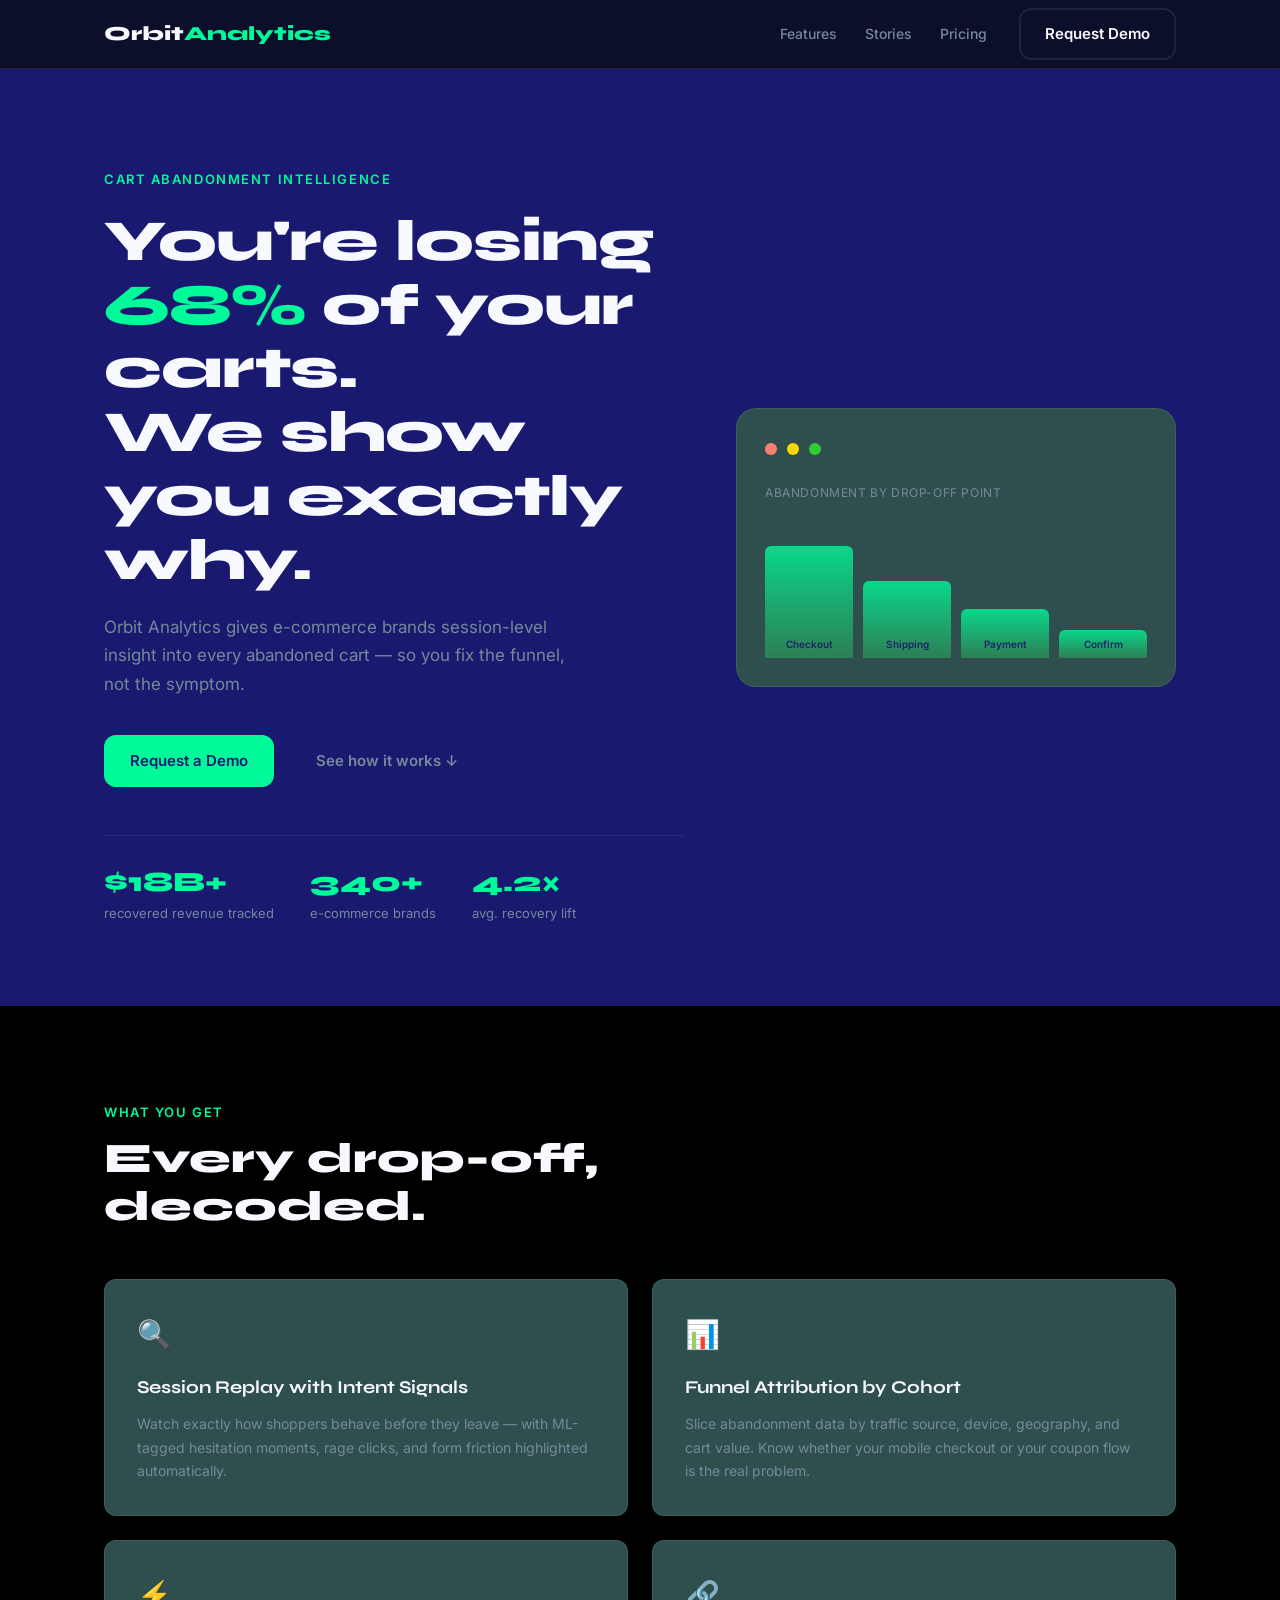
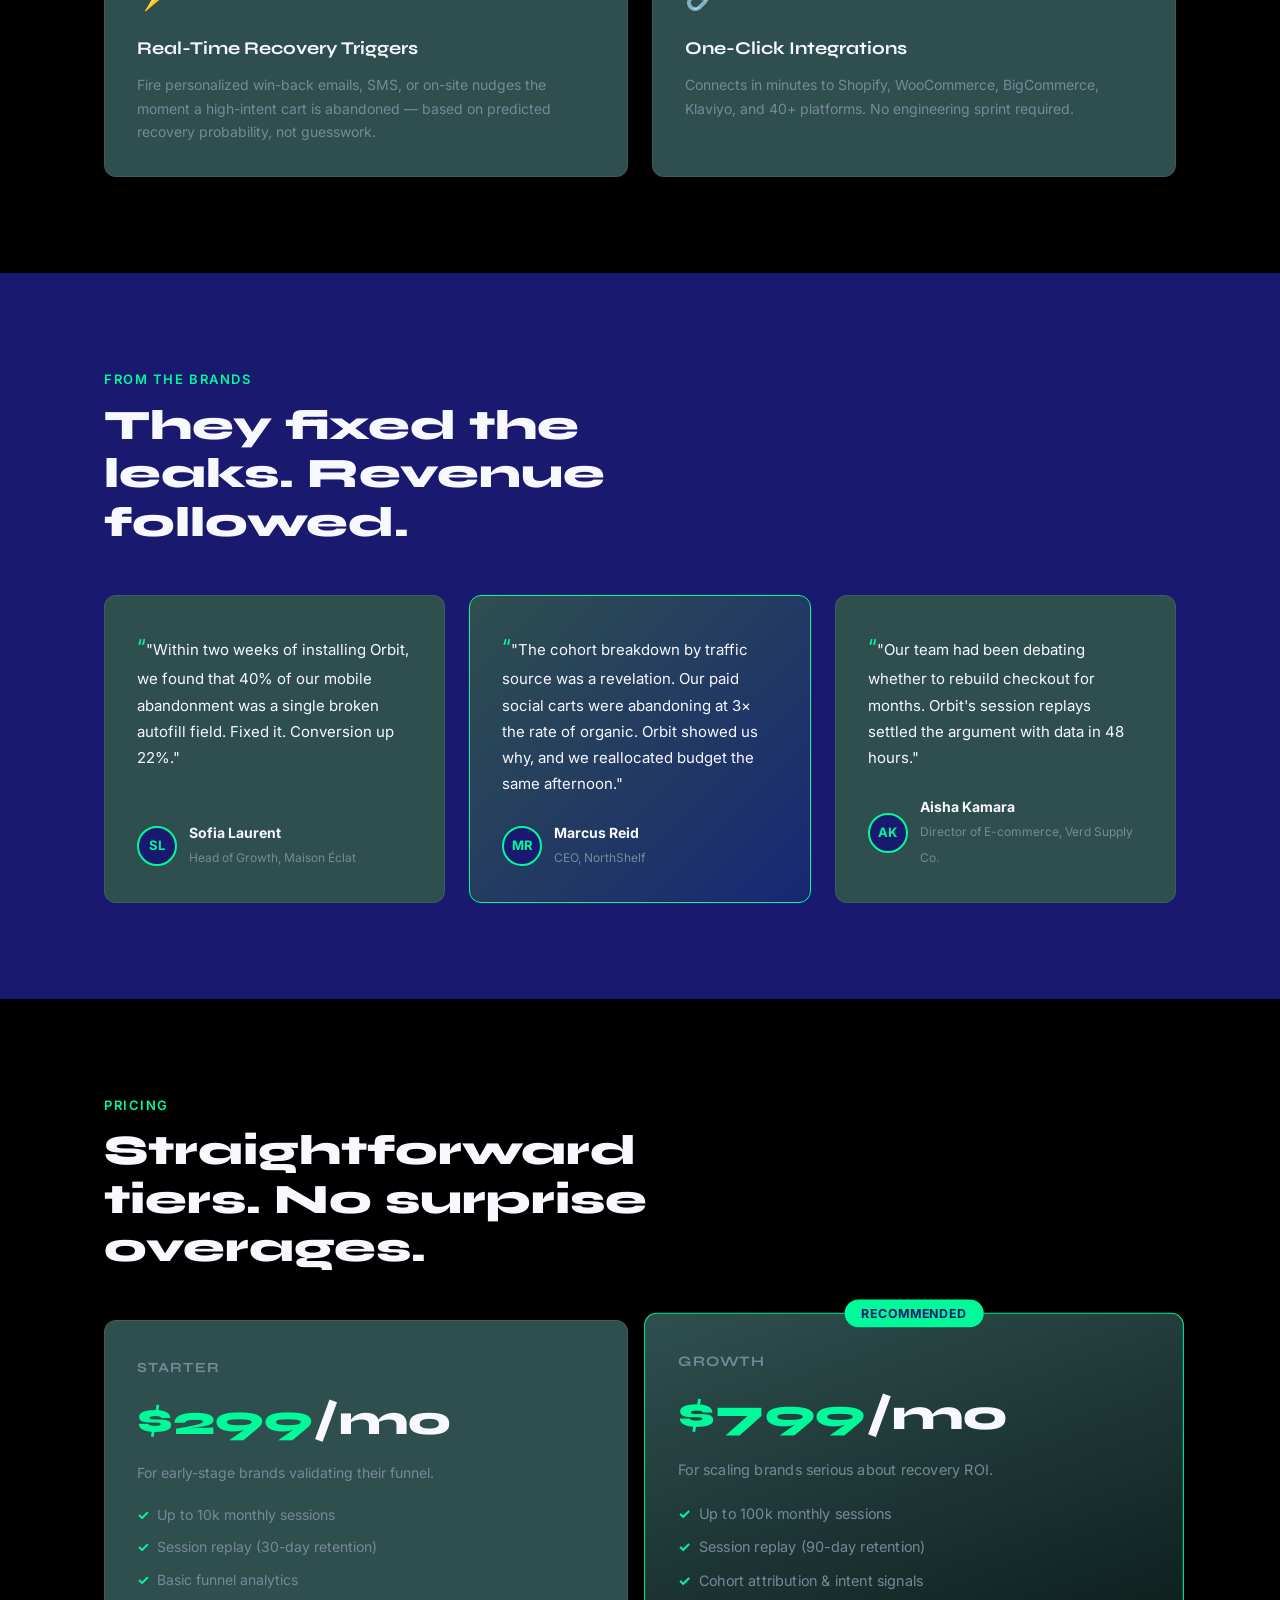
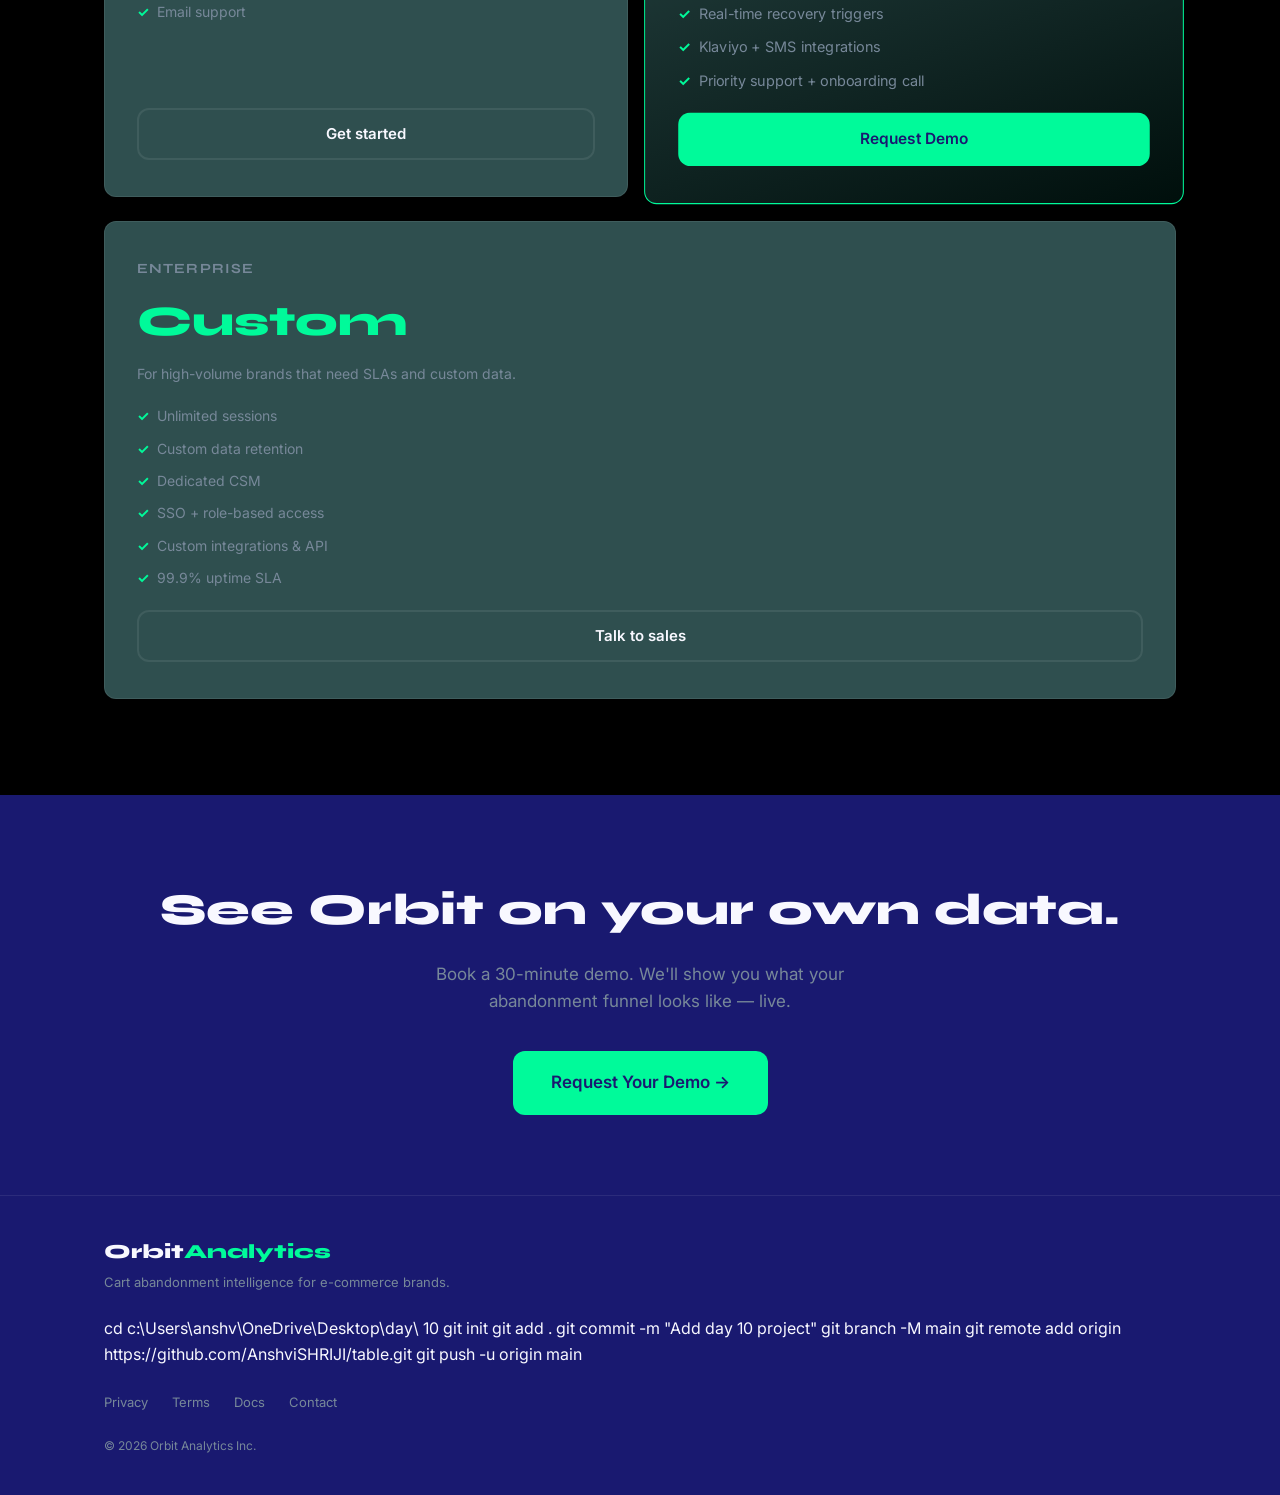
==== index.html @ 45466e35 "Add day 10 files" ====
<!DOCTYPE html>
<html lang="en">
<head>
  <meta charset="UTF-8" />
  <meta name="viewport" content="width=device-width, initial-scale=1.0" />
  <title>Orbit Analytics — Stop Cart Abandonment Before It Costs You</title>
  <link rel="stylesheet" href="styles.css" />
  <link href="https://fonts.googleapis.com/css2?family=Inter:wght@400;500;600&family=Syne:wght@700;800&display=swap" rel="stylesheet" />
</head>
<body>

  <!-- STICKY NAV -->
  <header class="nav">
    <div class="nav__inner">
      <a href="#" class="nav__logo">Orbit<span>Analytics</span></a>
      <nav class="nav__links">
        <a href="#features">Features</a>
        <a href="#testimonials">Stories</a>
        <a href="#pricing">Pricing</a>
      </nav>
      <a href="#demo" class="btn btn--outline">Request Demo</a>
    </div>
  </header>

  <!-- HERO -->
  <section class="hero">
    <div class="hero__inner">
      <p class="hero__eyebrow">Cart abandonment intelligence</p>
      <h1 class="hero__headline">You're losing <em>68%</em> of your carts.<br>We show you exactly why.</h1>
      <p class="hero__sub">Orbit Analytics gives e-commerce brands session-level insight into every abandoned cart — so you fix the funnel, not the symptom.</p>
      <div class="hero__cta">
        <a href="#demo" class="btn btn--primary">Request a Demo</a>
        <a href="#features" class="btn btn--ghost">See how it works ↓</a>
      </div>
      <div class="hero__stat-row">
        <div class="hero__stat"><span>$18B+</span><small>recovered revenue tracked</small></div>
        <div class="hero__stat"><span>340+</span><small>e-commerce brands</small></div>
        <div class="hero__stat"><span>4.2×</span><small>avg. recovery lift</small></div>
      </div>
    </div>
    <div class="hero__visual" aria-hidden="true">
      <div class="dashboard-mock">
        <div class="mock__bar mock__bar--red"></div>
        <div class="mock__bar mock__bar--amber"></div>
        <div class="mock__bar mock__bar--green"></div>
        <div class="mock__label">Abandonment by drop-off point</div>
        <div class="mock__chart">
          <div class="mock__col" style="height:80%"><span>Checkout</span></div>
          <div class="mock__col" style="height:55%"><span>Shipping</span></div>
          <div class="mock__col" style="height:35%"><span>Payment</span></div>
          <div class="mock__col" style="height:20%"><span>Confirm</span></div>
        </div>
      </div>
    </div>
  </section>

  <!-- FEATURES -->
  <section class="features" id="features">
    <div class="section__inner">
      <p class="section__eyebrow">What you get</p>
      <h2 class="section__title">Every drop-off, decoded.</h2>
      <div class="features__grid">
        <div class="feature-card">
          <div class="feature-card__icon">🔍</div>
          <h3>Session Replay with Intent Signals</h3>
          <p>Watch exactly how shoppers behave before they leave — with ML-tagged hesitation moments, rage clicks, and form friction highlighted automatically.</p>
        </div>
        <div class="feature-card">
          <div class="feature-card__icon">📊</div>
          <h3>Funnel Attribution by Cohort</h3>
          <p>Slice abandonment data by traffic source, device, geography, and cart value. Know whether your mobile checkout or your coupon flow is the real problem.</p>
        </div>
        <div class="feature-card">
          <div class="feature-card__icon">⚡</div>
          <h3>Real-Time Recovery Triggers</h3>
          <p>Fire personalized win-back emails, SMS, or on-site nudges the moment a high-intent cart is abandoned — based on predicted recovery probability, not guesswork.</p>
        </div>
        <div class="feature-card">
          <div class="feature-card__icon">🔗</div>
          <h3>One-Click Integrations</h3>
          <p>Connects in minutes to Shopify, WooCommerce, BigCommerce, Klaviyo, and 40+ platforms. No engineering sprint required.</p>
        </div>
      </div>
    </div>
  </section>

  <!-- TESTIMONIALS -->
  <section class="testimonials" id="testimonials">
    <div class="section__inner">
      <p class="section__eyebrow">From the brands</p>
      <h2 class="section__title">They fixed the leaks. Revenue followed.</h2>
      <div class="testimonials__row">
        <div class="testimonial-card">
          <p class="testimonial-card__quote">"Within two weeks of installing Orbit, we found that 40% of our mobile abandonment was a single broken autofill field. Fixed it. Conversion up 22%."</p>
          <div class="testimonial-card__author">
            <div class="testimonial-card__avatar">SL</div>
            <div><strong>Sofia Laurent</strong><small>Head of Growth, Maison Éclat</small></div>
          </div>
        </div>
        <div class="testimonial-card testimonial-card--featured">
          <p class="testimonial-card__quote">"The cohort breakdown by traffic source was a revelation. Our paid social carts were abandoning at 3× the rate of organic. Orbit showed us why, and we reallocated budget the same afternoon."</p>
          <div class="testimonial-card__author">
            <div class="testimonial-card__avatar">MR</div>
            <div><strong>Marcus Reid</strong><small>CEO, NorthShelf</small></div>
          </div>
        </div>
        <div class="testimonial-card">
          <p class="testimonial-card__quote">"Our team had been debating whether to rebuild checkout for months. Orbit's session replays settled the argument with data in 48 hours."</p>
          <div class="testimonial-card__author">
            <div class="testimonial-card__avatar">AK</div>
            <div><strong>Aisha Kamara</strong><small>Director of E-commerce, Verd Supply Co.</small></div>
          </div>
        </div>
      </div>
    </div>
  </section>

  <!-- PRICING -->
  <section class="pricing" id="pricing">
    <div class="section__inner">
      <p class="section__eyebrow">Pricing</p>
      <h2 class="section__title">Straightforward tiers. No surprise overages.</h2>
      <div class="pricing__row">
        <div class="pricing-card">
          <div class="pricing-card__tier">Starter</div>
          <div class="pricing-card__price"><span>$299</span>/mo</div>
          <p class="pricing-card__desc">For early-stage brands validating their funnel.</p>
          <ul class="pricing-card__list">
            <li>Up to 10k monthly sessions</li>
            <li>Session replay (30-day retention)</li>
            <li>Basic funnel analytics</li>
            <li>Email support</li>
          </ul>
          <a href="#demo" class="btn btn--outline">Get started</a>
        </div>
        <div class="pricing-card pricing-card--recommended">
          <div class="pricing-card__badge">Recommended</div>
          <div class="pricing-card__tier">Growth</div>
          <div class="pricing-card__price"><span>$799</span>/mo</div>
          <p class="pricing-card__desc">For scaling brands serious about recovery ROI.</p>
          <ul class="pricing-card__list">
            <li>Up to 100k monthly sessions</li>
            <li>Session replay (90-day retention)</li>
            <li>Cohort attribution & intent signals</li>
            <li>Real-time recovery triggers</li>
            <li>Klaviyo + SMS integrations</li>
            <li>Priority support + onboarding call</li>
          </ul>
          <a href="#demo" class="btn btn--primary">Request Demo</a>
        </div>
        <div class="pricing-card">
          <div class="pricing-card__tier">Enterprise</div>
          <div class="pricing-card__price"><span>Custom</span></div>
          <p class="pricing-card__desc">For high-volume brands that need SLAs and custom data.</p>
          <ul class="pricing-card__list">
            <li>Unlimited sessions</li>
            <li>Custom data retention</li>
            <li>Dedicated CSM</li>
            <li>SSO + role-based access</li>
            <li>Custom integrations & API</li>
            <li>99.9% uptime SLA</li>
          </ul>
          <a href="#demo" class="btn btn--outline">Talk to sales</a>
        </div>
      </div>
    </div>
  </section>

  <!-- DEMO CTA -->
  <section class="demo-cta" id="demo">
    <div class="section__inner demo-cta__inner">
      <h2>See Orbit on your own data.</h2>
      <p>Book a 30-minute demo. We'll show you what your abandonment funnel looks like — live.</p>
      <a href="mailto:demo@orbitanalytics.io" class="btn btn--primary btn--large">Request Your Demo →</a>
    </div>
  </section>

  <!-- FOOTER -->
  <footer class="footer">
    <div class="footer__inner">
      <div class="footer__brand">
        <span class="nav__logo">Orbit<span>Analytics</span></span>
        <small>Cart abandonment intelligence for e-commerce brands.</small>
      </div>
      <div class="footer__links">      cd c:\Users\anshv\OneDrive\Desktop\day\ 10
      git init
      git add .
      git commit -m "Add day 10 project"
      git branch -M main
      git remote add origin https://github.com/AnshviSHRIJI/table.git
      git push -u origin main
        <a href="#">Privacy</a>
        <a href="#">Terms</a>
        <a href="#">Docs</a>
        <a href="mailto:hello@orbitanalytics.io">Contact</a>
      </div>
      <small class="footer__copy">© 2026 Orbit Analytics Inc.</small>
    </div>
  </footer>

</body>
</html>
---- styles.css ----
*, *::before, *::after { box-sizing: border-box; margin: 0; padding: 0; }

:root {
  --navy:   MidnightBlue;
  --navy-2: Black;
  --navy-3: DarkSlateGray;
  --teal:   MediumSpringGreen;
  --teal-d: SeaGreen;
  --white:  GhostWhite;
  --muted:  LightSlateGray;
  --border: rgba(255,255,255,0.08);
  --font-display: 'Syne', sans-serif;
  --font-body:    'Inter', sans-serif;
  --radius: 12px;
  --radius-lg: 20px;
  --transition: 0.2s ease;
}

html { scroll-behavior: smooth; }
body {
  background: var(--navy);
  color: var(--white);
  font-family: var(--font-body);
  font-size: 16px;
  line-height: 1.6;
  -webkit-font-smoothing: antialiased;
}
a { color: inherit; text-decoration: none; }
ul { list-style: none; }
em { color: var(--teal); font-style: normal; }

/* BUTTONS */
.btn {
  display: inline-flex; align-items: center; justify-content: center;
  padding: 12px 24px; border-radius: var(--radius);
  font-family: var(--font-body); font-weight: 600; font-size: 15px;
  cursor: pointer; transition: var(--transition); border: 2px solid transparent; white-space: nowrap;
}
.btn--primary { background: var(--teal); color: var(--navy); }
.btn--primary:hover { background: var(--teal-d); }
.btn--outline { border-color: var(--border); color: var(--white); background: transparent; }
.btn--outline:hover { border-color: var(--teal); color: var(--teal); }
.btn--ghost { color: var(--muted); background: transparent; }
.btn--ghost:hover { color: var(--white); }
.btn--large { padding: 16px 36px; font-size: 17px; }

/* NAV */
.nav {
  position: sticky; top: 0; z-index: 100;
  background: rgba(10,15,30,0.85); backdrop-filter: blur(12px);
  border-bottom: 1px solid var(--border);
}
.nav__inner {
  max-width: 1120px; margin: 0 auto; padding: 0 24px;
  height: 68px; display: flex; align-items: center; gap: 32px;
}
.nav__logo { font-family: var(--font-display); font-weight: 800; font-size: 20px; flex-shrink: 0; }
.nav__logo span { color: var(--teal); }
.nav__links { display: flex; align-items: center; gap: 28px; margin-left: auto; }
.nav__links a { color: var(--muted); font-size: 14px; font-weight: 500; transition: color var(--transition); }
.nav__links a:hover { color: var(--white); }

/* SHARED */
.section__inner { max-width: 1120px; margin: 0 auto; padding: 96px 24px; }
.section__eyebrow {
  font-size: 13px; font-weight: 600; letter-spacing: 0.12em;
  text-transform: uppercase; color: var(--teal); margin-bottom: 12px;
}
.section__title {
  font-family: var(--font-display); font-size: clamp(28px, 4vw, 42px);
  font-weight: 800; line-height: 1.15; margin-bottom: 48px; max-width: 560px;
}

/* HERO */
.hero {
  display: flex; align-items: center; justify-content: space-between;
  max-width: 1120px; margin: 0 auto; padding: 100px 24px 80px; gap: 48px;
}
.hero__inner { flex: 1; max-width: 580px; }
.hero__eyebrow { font-size: 13px; font-weight: 600; letter-spacing: 0.12em; text-transform: uppercase; color: var(--teal); margin-bottom: 20px; }
.hero__headline { font-family: var(--font-display); font-size: clamp(34px, 5vw, 58px); font-weight: 800; line-height: 1.1; letter-spacing: -1px; margin-bottom: 20px; }
.hero__sub { color: var(--muted); font-size: 17px; line-height: 1.7; margin-bottom: 36px; max-width: 480px; }
.hero__cta { display: flex; align-items: center; gap: 16px; flex-wrap: wrap; margin-bottom: 48px; }
.hero__stat-row { display: flex; gap: 36px; flex-wrap: wrap; padding-top: 32px; border-top: 1px solid var(--border); }
.hero__stat span { display: block; font-family: var(--font-display); font-size: 28px; font-weight: 800; color: var(--teal); line-height: 1; margin-bottom: 4px; }
.hero__stat small { color: var(--muted); font-size: 13px; }

/* DASHBOARD MOCK */
.hero__visual { flex: 1; max-width: 440px; }
.dashboard-mock { background: var(--navy-3); border: 1px solid var(--border); border-radius: var(--radius-lg); padding: 28px; }
.mock__bar { display: inline-block; width: 12px; height: 12px; border-radius: 50%; margin-right: 6px; }
.mock__bar--red { background: Salmon; }
.mock__bar--amber { background: Gold; }
.mock__bar--green { background: LimeGreen; }
.mock__label { margin-top: 20px; font-size: 12px; color: var(--muted); letter-spacing: 0.05em; text-transform: uppercase; margin-bottom: 16px; }
.mock__chart { display: flex; align-items: flex-end; gap: 10px; height: 140px; }
.mock__col { flex: 1; background: linear-gradient(180deg, var(--teal) 0%, var(--teal-d) 100%); border-radius: 6px 6px 0 0; display: flex; align-items: flex-end; justify-content: center; padding-bottom: 6px; opacity: 0.8; transition: opacity var(--transition); }
.mock__col:hover { opacity: 1; }
.mock__col span { font-size: 10px; color: var(--navy); font-weight: 600; }

/* FEATURES */
.features { background: var(--navy-2); }
.features__grid { display: flex; flex-wrap: wrap; gap: 24px; }
.feature-card { flex: 1 1 calc(50% - 12px); background: var(--navy-3); border: 1px solid var(--border); border-radius: var(--radius); padding: 32px; transition: border-color var(--transition), transform var(--transition); }
.feature-card:hover { border-color: var(--teal); transform: translateY(-3px); }
.feature-card__icon { font-size: 28px; margin-bottom: 16px; }
.feature-card h3 { font-family: var(--font-display); font-size: 18px; font-weight: 700; margin-bottom: 10px; }
.feature-card p { color: var(--muted); font-size: 14px; line-height: 1.7; }

/* TESTIMONIALS */
.testimonials__row { display: flex; gap: 24px; align-items: stretch; flex-wrap: wrap; }
.testimonial-card { flex: 1 1 280px; background: var(--navy-3); border: 1px solid var(--border); border-radius: var(--radius); padding: 32px; display: flex; flex-direction: column; gap: 24px; }
.testimonial-card--featured { border-color: var(--teal); background: linear-gradient(135deg, var(--navy-3) 0%, rgba(0,212,170,0.08) 100%); }
.testimonial-card__quote { color: var(--white); font-size: 15px; line-height: 1.75; flex: 1; }
.testimonial-card__quote::before { content: '\201C'; color: var(--teal); font-size: 22px; }
.testimonial-card__author { display: flex; align-items: center; gap: 12px; }
.testimonial-card__avatar { width: 40px; height: 40px; border-radius: 50%; background: var(--navy); border: 2px solid var(--teal); display: flex; align-items: center; justify-content: center; font-size: 13px; font-weight: 700; color: var(--teal); flex-shrink: 0; }
.testimonial-card__author strong { display: block; font-size: 14px; }
.testimonial-card__author small { color: var(--muted); font-size: 12px; }

/* PRICING */
.pricing { background: var(--navy-2); }
.pricing__row { display: flex; gap: 24px; align-items: stretch; flex-wrap: wrap; }
.pricing-card { flex: 1 1 280px; background: var(--navy-3); border: 1px solid var(--border); border-radius: var(--radius); padding: 36px 32px; display: flex; flex-direction: column; gap: 20px; position: relative; }
.pricing-card--recommended { border-color: var(--teal); background: linear-gradient(160deg, var(--navy-3) 0%, rgba(0,212,170,0.07) 100%); transform: scale(1.03); }
.pricing-card__badge { position: absolute; top: -14px; left: 50%; transform: translateX(-50%); background: var(--teal); color: var(--navy); font-size: 12px; font-weight: 700; padding: 4px 16px; border-radius: 20px; white-space: nowrap; letter-spacing: 0.05em; text-transform: uppercase; }
.pricing-card__tier { font-family: var(--font-display); font-size: 14px; font-weight: 700; letter-spacing: 0.08em; text-transform: uppercase; color: var(--muted); }
.pricing-card__price { font-family: var(--font-display); font-size: 42px; font-weight: 800; line-height: 1; }
.pricing-card__price span { color: var(--teal); }
.pricing-card__desc { color: var(--muted); font-size: 14px; }
.pricing-card__list { flex: 1; display: flex; flex-direction: column; gap: 10px; }
.pricing-card__list li { font-size: 14px; color: var(--muted); padding-left: 20px; position: relative; }
.pricing-card__list li::before { content: '✓'; position: absolute; left: 0; color: var(--teal); font-weight: 700; }

/* DEMO CTA */
.demo-cta { background: var(--navy); }
.demo-cta__inner { text-align: center; padding-top: 80px; padding-bottom: 80px; }
.demo-cta__inner h2 { font-family: var(--font-display); font-size: clamp(28px, 4vw, 44px); font-weight: 800; margin-bottom: 16px; }
.demo-cta__inner p { color: var(--muted); font-size: 17px; max-width: 480px; margin: 0 auto 36px; }

/* FOOTER */
.footer { border-top: 1px solid var(--border); background: var(--navy); }
.footer__inner { max-width: 1120px; margin: 0 auto; padding: 40px 24px; display: flex; flex-wrap: wrap; align-items: center; justify-content: space-between; gap: 24px; }
.footer__brand { display: flex; flex-direction: column; gap: 4px; }
.footer__brand small { color: var(--muted); font-size: 13px; }
.footer__links { display: flex; gap: 24px; flex-wrap: wrap; }
.footer__links a { font-size: 13px; color: var(--muted); transition: color var(--transition); }
.footer__links a:hover { color: var(--white); }
.footer__copy { color: var(--muted); font-size: 12px; }

/* 768px */
@media (max-width: 768px) {
  .hero { flex-direction: column; padding: 64px 24px 48px; }
  .hero__visual { max-width: 100%; width: 100%; }
  .nav__links { display: none; }
  .feature-card { flex: 1 1 100%; }
  .pricing-card--recommended { transform: none; }
  .section__inner { padding: 64px 24px; }
  .footer__inner { flex-direction: column; align-items: flex-start; }
}

/* 375px */
@media (max-width: 375px) {
  .hero__headline { font-size: 30px; }
  .hero__cta { flex-direction: column; align-items: flex-start; }
  .hero__stat-row { gap: 20px; }
  .btn--large { width: 100%; }
  .testimonials__row, .pricing__row { flex-direction: column; }
  .pricing-card, .testimonial-card { flex: 1 1 100%; }
  .section__inner { padding: 48px 16px; }
}

@media (prefers-reduced-motion: reduce) {
  *, *::before, *::after { transition: none !important; }
}
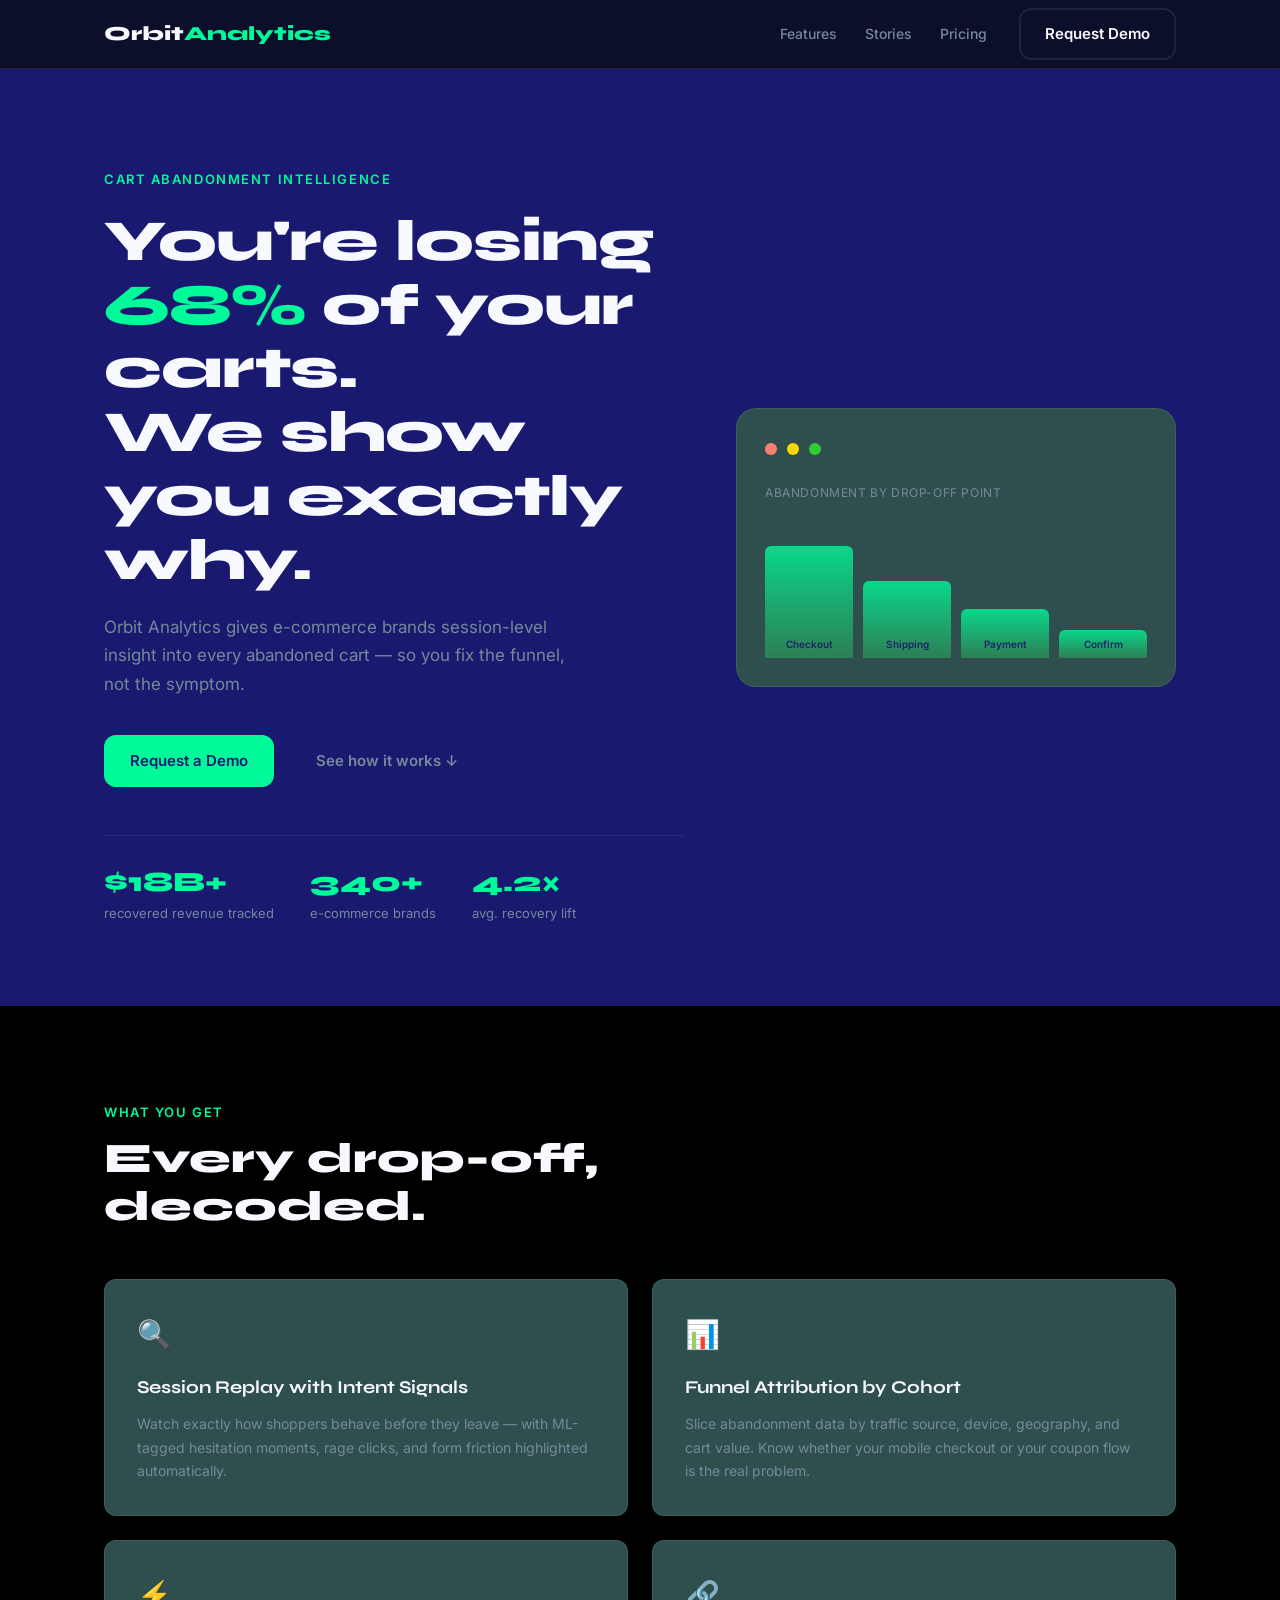
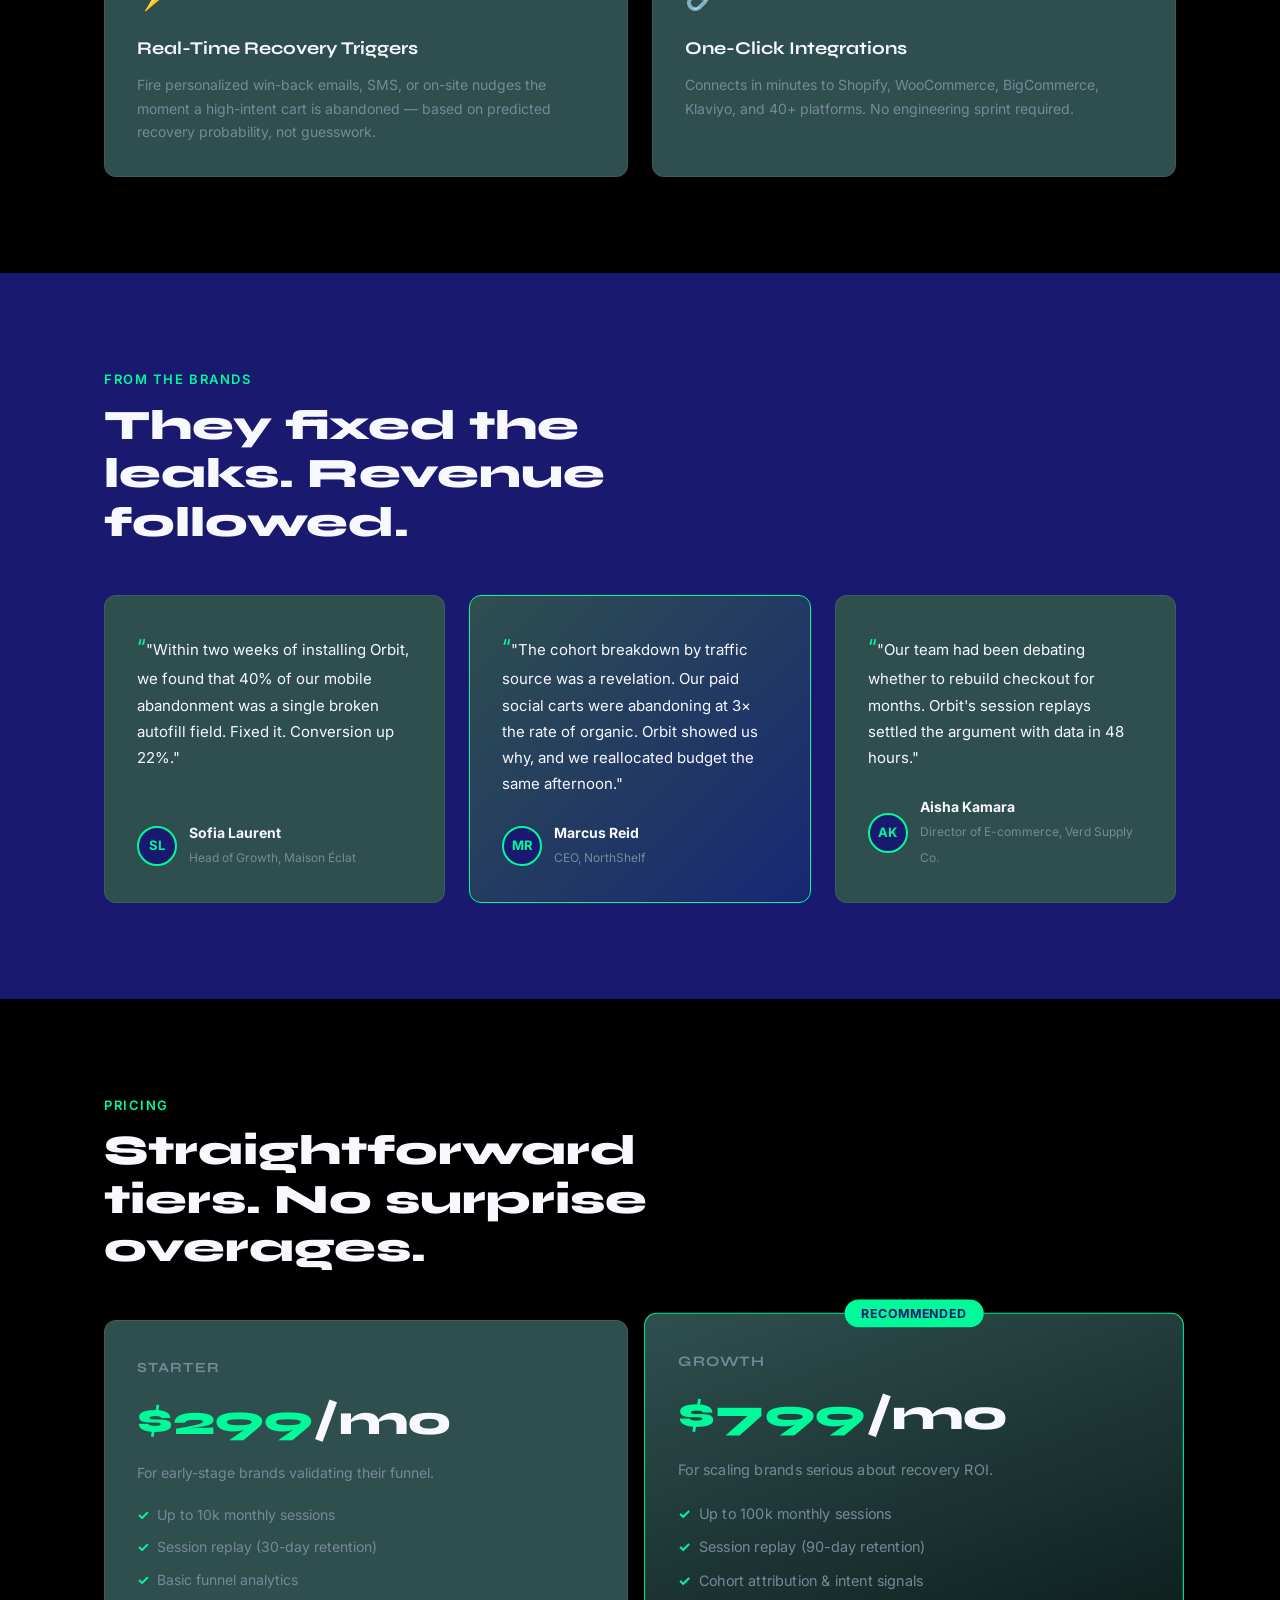
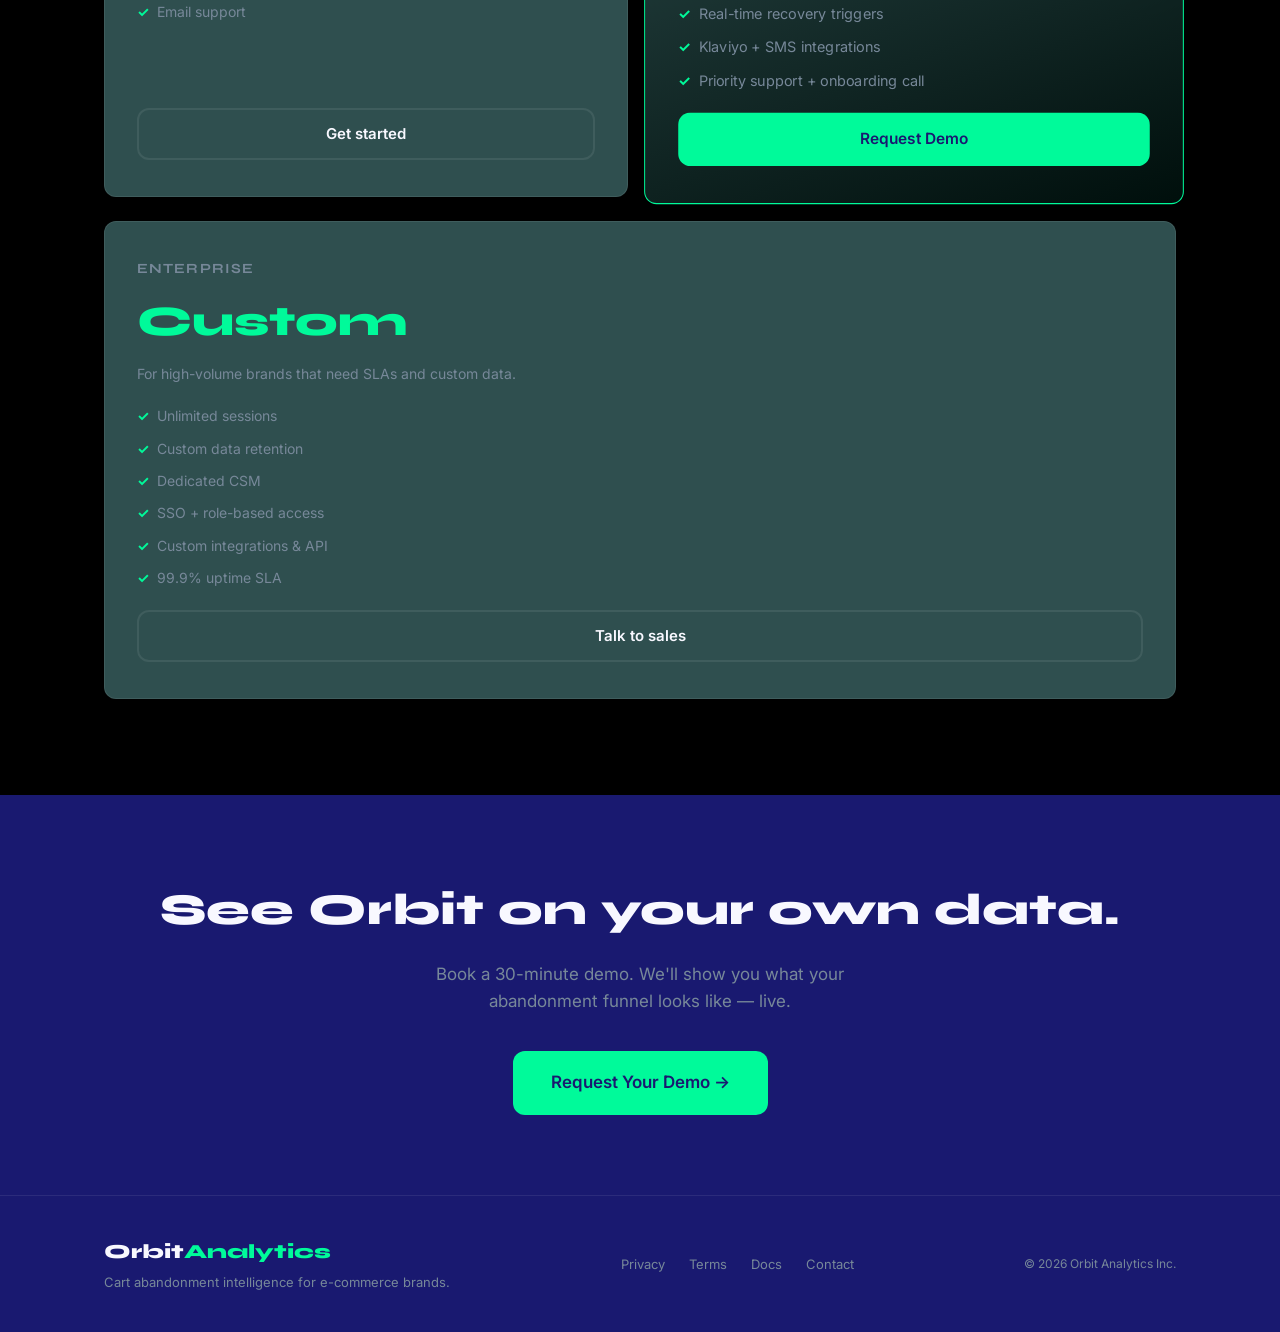
==== commit 5cf848b8: "Initial commit: DAY 10 work" ====
--- a/index.html
+++ b/index.html
@@ -182,13 +182,7 @@
         <span class="nav__logo">Orbit<span>Analytics</span></span>
         <small>Cart abandonment intelligence for e-commerce brands.</small>
       </div>
-      <div class="footer__links">      cd c:\Users\anshv\OneDrive\Desktop\day\ 10
-      git init
-      git add .
-      git commit -m "Add day 10 project"
-      git branch -M main
-      git remote add origin https://github.com/AnshviSHRIJI/table.git
-      git push -u origin main
+      <div class="footer__links">
         <a href="#">Privacy</a>
         <a href="#">Terms</a>
         <a href="#">Docs</a>
